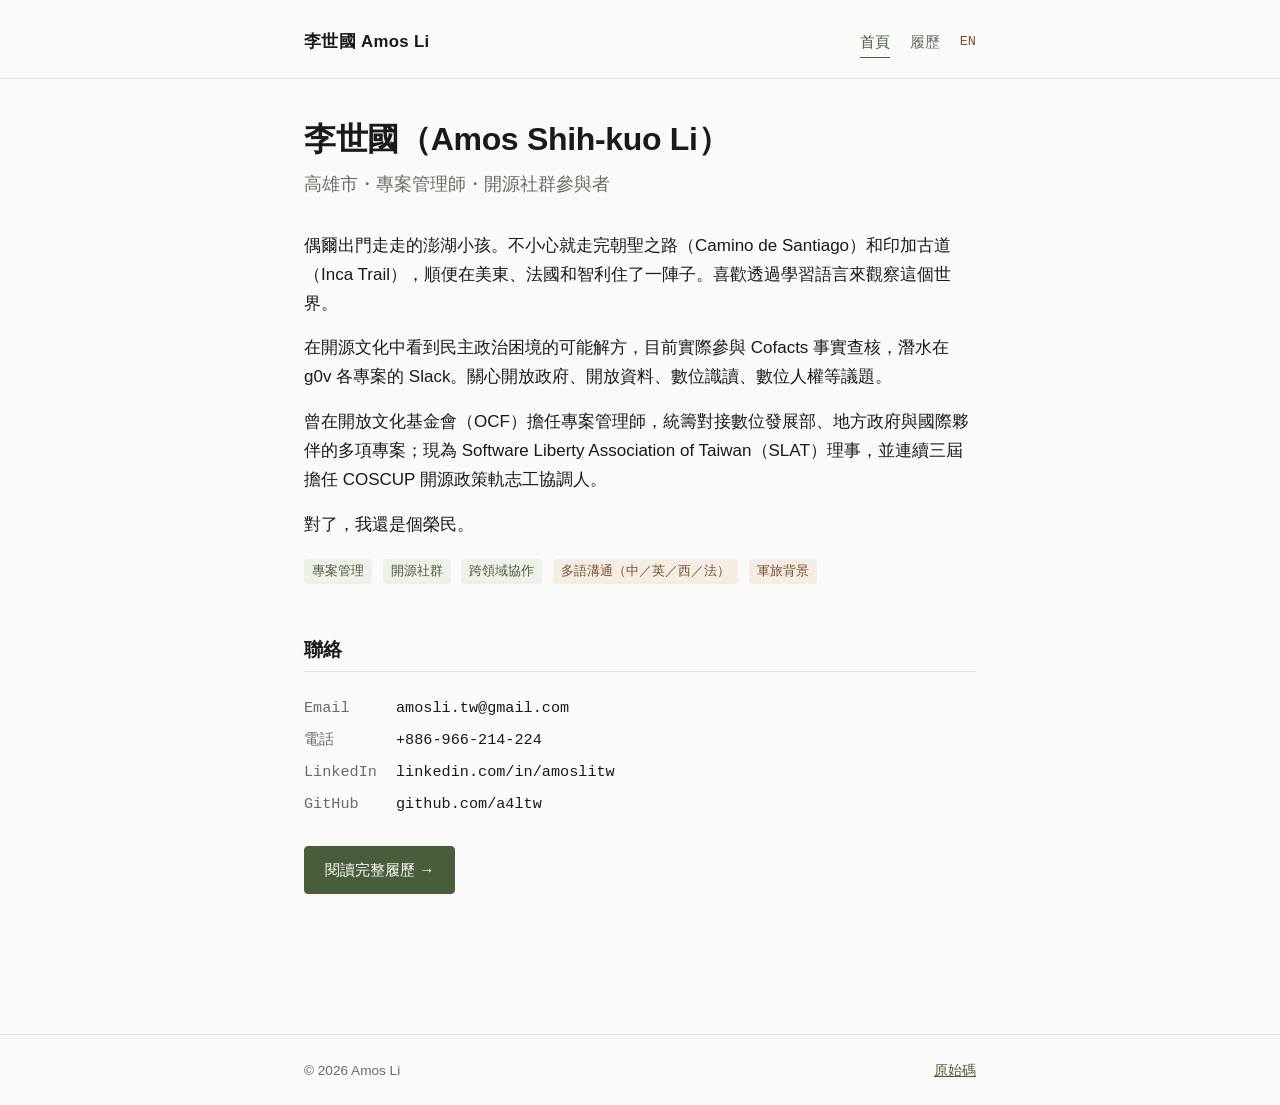
==== index.html @ ed519d6b "建立個人品牌網站首版：首頁、履歷頁（中英雙語）與 PDF 下載" ====
<!doctype html>
<html lang="zh-Hant-TW">
<head>
<meta charset="UTF-8">
<meta name="viewport" content="width=device-width, initial-scale=1">
<title>李世國 Amos Li</title>
<meta name="description" content="李世國（Amos Shih-kuo Li）— 專案管理、跨領域協作、開源社群參與者。個人網站與完整履歷。">
<link rel="stylesheet" href="/assets/css/style.css">
<link rel="canonical" href="https://amosli.tw/">
<link rel="alternate" hreflang="en" href="https://amosli.tw/en/">
</head>
<body>
<a class="skip-link" href="#main">跳到主要內容</a>

<header class="site">
  <div class="wrap">
    <a class="brand" href="/">李世國 Amos Li</a>
    <nav class="site-nav">
      <a href="/" aria-current="page">首頁</a>
      <a href="/resume/">履歷</a>
      <a class="lang-switch" href="/en/">EN</a>
    </nav>
  </div>
</header>

<main id="main">
  <div class="wrap">
    <h1>李世國（Amos Shih-kuo Li）</h1>
    <p class="lede">高雄市・專案管理師・開源社群參與者</p>

    <p>偶爾出門走走的澎湖小孩。不小心就走完朝聖之路（Camino de Santiago）和印加古道（Inca Trail），順便在美東、法國和智利住了一陣子。喜歡透過學習語言來觀察這個世界。</p>

    <p>在開源文化中看到民主政治困境的可能解方，目前實際參與 Cofacts 事實查核，潛水在 g0v 各專案的 Slack。關心開放政府、開放資料、數位識讀、數位人權等議題。</p>

    <p>曾在開放文化基金會（OCF）擔任專案管理師，統籌對接數位發展部、地方政府與國際夥伴的多項專案；現為 Software Liberty Association of Taiwan（SLAT）理事，並連續三屆擔任 COSCUP 開源政策軌志工協調人。</p>

    <p>對了，我還是個榮民。</p>

    <div>
      <span class="tag">專案管理</span>
      <span class="tag">開源社群</span>
      <span class="tag">跨領域協作</span>
      <span class="tag brown">多語溝通（中／英／西／法）</span>
      <span class="tag brown">軍旅背景</span>
    </div>

    <h2>聯絡</h2>
    <ul class="contact-list">
      <li><span class="k">Email</span><a href="mailto:amosli.tw@gmail.com">amosli.tw@gmail.com</a></li>
      <li><span class="k">電話</span>+886-966-214-224</li>
      <li><span class="k">LinkedIn</span><a href="https://www.linkedin.com/in/amoslitw">linkedin.com/in/amoslitw</a></li>
      <li><span class="k">GitHub</span><a href="https://github.com/a4ltw">github.com/a4ltw</a></li>
    </ul>

    <p>
      <a class="btn primary" href="/resume/">閱讀完整履歷 →</a>
    </p>
  </div>
</main>

<footer class="site">
  <div class="wrap">
    <span>&copy; 2026 Amos Li</span>
    <span><a href="https://github.com/a4ltw/amosli.tw">原始碼</a></span>
  </div>
</footer>
</body>
</html>
---- assets/css/style.css ----
/* amosli.tw — 全站樣式 */

:root {
  --color-bg: #fafaf8;
  --color-fg: #1a1a18;
  --color-muted: #6b6b64;
  --color-border: #e2e0da;
  --color-card: #ffffff;
  --color-green: #4a5d3a;   /* military green */
  --color-green-dim: #eef1ea;
  --color-brown: #7a5230;   /* wolf brown */
  --color-brown-dim: #f4ede4;
  --max-width: 720px;
  --font-sans: -apple-system, BlinkMacSystemFont, "Segoe UI", "PingFang TC", "Noto Sans TC", "Microsoft JhengHei", Helvetica, Arial, sans-serif;
  --font-mono: ui-monospace, SFMono-Regular, "SF Mono", Menlo, Consolas, monospace;
}

:root[data-theme="dark"] {
  --color-bg: #171815;
  --color-fg: #ece9e2;
  --color-muted: #9a978d;
  --color-border: #33342e;
  --color-card: #1e1f1b;
  --color-green: #8ea575;
  --color-green-dim: #22271d;
  --color-brown: #c2946a;
  --color-brown-dim: #2a2119;
}

@media (prefers-color-scheme: dark) {
  :root:not([data-theme="light"]) {
    --color-bg: #171815;
    --color-fg: #ece9e2;
    --color-muted: #9a978d;
    --color-border: #33342e;
    --color-card: #1e1f1b;
    --color-green: #8ea575;
    --color-green-dim: #22271d;
    --color-brown: #c2946a;
    --color-brown-dim: #2a2119;
  }
}

* { box-sizing: border-box; }

html { color-scheme: light dark; }

body {
  margin: 0;
  background: var(--color-bg);
  color: var(--color-fg);
  font-family: var(--font-sans);
  font-size: 17px;
  line-height: 1.7;
  -webkit-font-smoothing: antialiased;
}

.skip-link {
  position: absolute;
  left: -9999px;
  top: 0;
  background: var(--color-green);
  color: #fff;
  padding: 8px 16px;
  z-index: 100;
}
.skip-link:focus { left: 8px; top: 8px; }

.wrap {
  max-width: var(--max-width);
  margin: 0 auto;
  padding: 0 24px;
}

header.site {
  padding: 28px 0 0;
  border-bottom: 1px solid var(--color-border);
  margin-bottom: 40px;
}

header.site .wrap {
  display: flex;
  justify-content: space-between;
  align-items: baseline;
  flex-wrap: wrap;
  gap: 12px;
  padding-bottom: 20px;
}

.brand {
  font-weight: 700;
  font-size: 1.05rem;
  text-decoration: none;
  color: var(--color-fg);
  letter-spacing: 0.02em;
}

nav.site-nav {
  display: flex;
  gap: 20px;
  align-items: center;
  font-size: 0.95rem;
}

nav.site-nav a {
  color: var(--color-muted);
  text-decoration: none;
  border-bottom: 1px solid transparent;
  padding-bottom: 2px;
}

nav.site-nav a:hover,
nav.site-nav a[aria-current="page"] {
  color: var(--color-green);
  border-bottom-color: var(--color-green);
}

nav.site-nav .lang-switch {
  color: var(--color-brown);
  font-family: var(--font-mono);
  font-size: 0.85rem;
}

main { padding-bottom: 80px; }

h1, h2, h3 {
  font-weight: 700;
  line-height: 1.3;
  letter-spacing: -0.01em;
}

h1 { font-size: 2rem; margin: 0 0 8px; }
h2 {
  font-size: 1.2rem;
  margin: 48px 0 4px;
  padding-bottom: 8px;
  border-bottom: 1px solid var(--color-border);
}
h3 { font-size: 1.05rem; margin: 24px 0 2px; }

p { margin: 0 0 16px; }

.lede {
  font-size: 1.15rem;
  color: var(--color-muted);
  margin-bottom: 32px;
}

a { color: var(--color-green); }
a:hover { color: var(--color-brown); }

.tag {
  display: inline-block;
  font-size: 0.8rem;
  font-family: var(--font-mono);
  color: var(--color-green);
  background: var(--color-green-dim);
  border-radius: 4px;
  padding: 2px 8px;
  margin: 0 6px 6px 0;
}

.tag.brown {
  color: var(--color-brown);
  background: var(--color-brown-dim);
}

.contact-list {
  list-style: none;
  padding: 0;
  margin: 24px 0;
  display: flex;
  flex-direction: column;
  gap: 6px;
  font-family: var(--font-mono);
  font-size: 0.95rem;
}
.contact-list a { color: var(--color-fg); text-decoration: none; }
.contact-list a:hover { color: var(--color-green); }
.contact-list .k { color: var(--color-muted); display: inline-block; width: 92px; }

.btn {
  display: inline-block;
  border: 1px solid var(--color-fg);
  color: var(--color-fg);
  text-decoration: none;
  padding: 10px 20px;
  border-radius: 4px;
  font-size: 0.95rem;
  margin: 4px 12px 4px 0;
}
.btn:hover { background: var(--color-fg); color: var(--color-bg); }
.btn.primary { background: var(--color-green); border-color: var(--color-green); color: #fff; }
.btn.primary:hover { background: var(--color-brown); border-color: var(--color-brown); color: #fff; }

.entry { margin-bottom: 28px; }
.entry-head {
  display: flex;
  justify-content: space-between;
  flex-wrap: wrap;
  gap: 4px 16px;
  align-items: baseline;
}
.entry-role { font-weight: 700; }
.entry-org { color: var(--color-muted); }
.entry-time {
  font-family: var(--font-mono);
  font-size: 0.85rem;
  color: var(--color-muted);
  white-space: nowrap;
}
.entry ul { margin: 8px 0 0; padding-left: 20px; }
.entry li { margin-bottom: 4px; }

table.info {
  width: 100%;
  border-collapse: collapse;
  margin: 16px 0;
  font-size: 0.95rem;
}
table.info th, table.info td {
  text-align: left;
  padding: 6px 10px 6px 0;
  border-bottom: 1px solid var(--color-border);
}
table.info th { color: var(--color-muted); font-weight: 600; width: 30%; }

footer.site {
  border-top: 1px solid var(--color-border);
  margin-top: 40px;
  padding: 24px 0;
  color: var(--color-muted);
  font-size: 0.85rem;
}
footer.site .wrap {
  display: flex;
  justify-content: space-between;
  flex-wrap: wrap;
  gap: 8px;
}

.section-note {
  font-style: italic;
  color: var(--color-muted);
  font-size: 0.9rem;
  margin: -4px 0 16px;
}

@media print {
  header.site .site-nav, footer.site, .no-print { display: none !important; }
  body { font-size: 12.5px; background: #fff; color: #000; }
  header.site { border: none; margin-bottom: 20px; padding-top: 0; }
  h2 { border-bottom-color: #ccc; }
  a { color: #000 !important; text-decoration: none; }
  .wrap { max-width: 100%; padding: 0; }
}

@media (max-width: 480px) {
  h1 { font-size: 1.6rem; }
  body { font-size: 16px; }
}
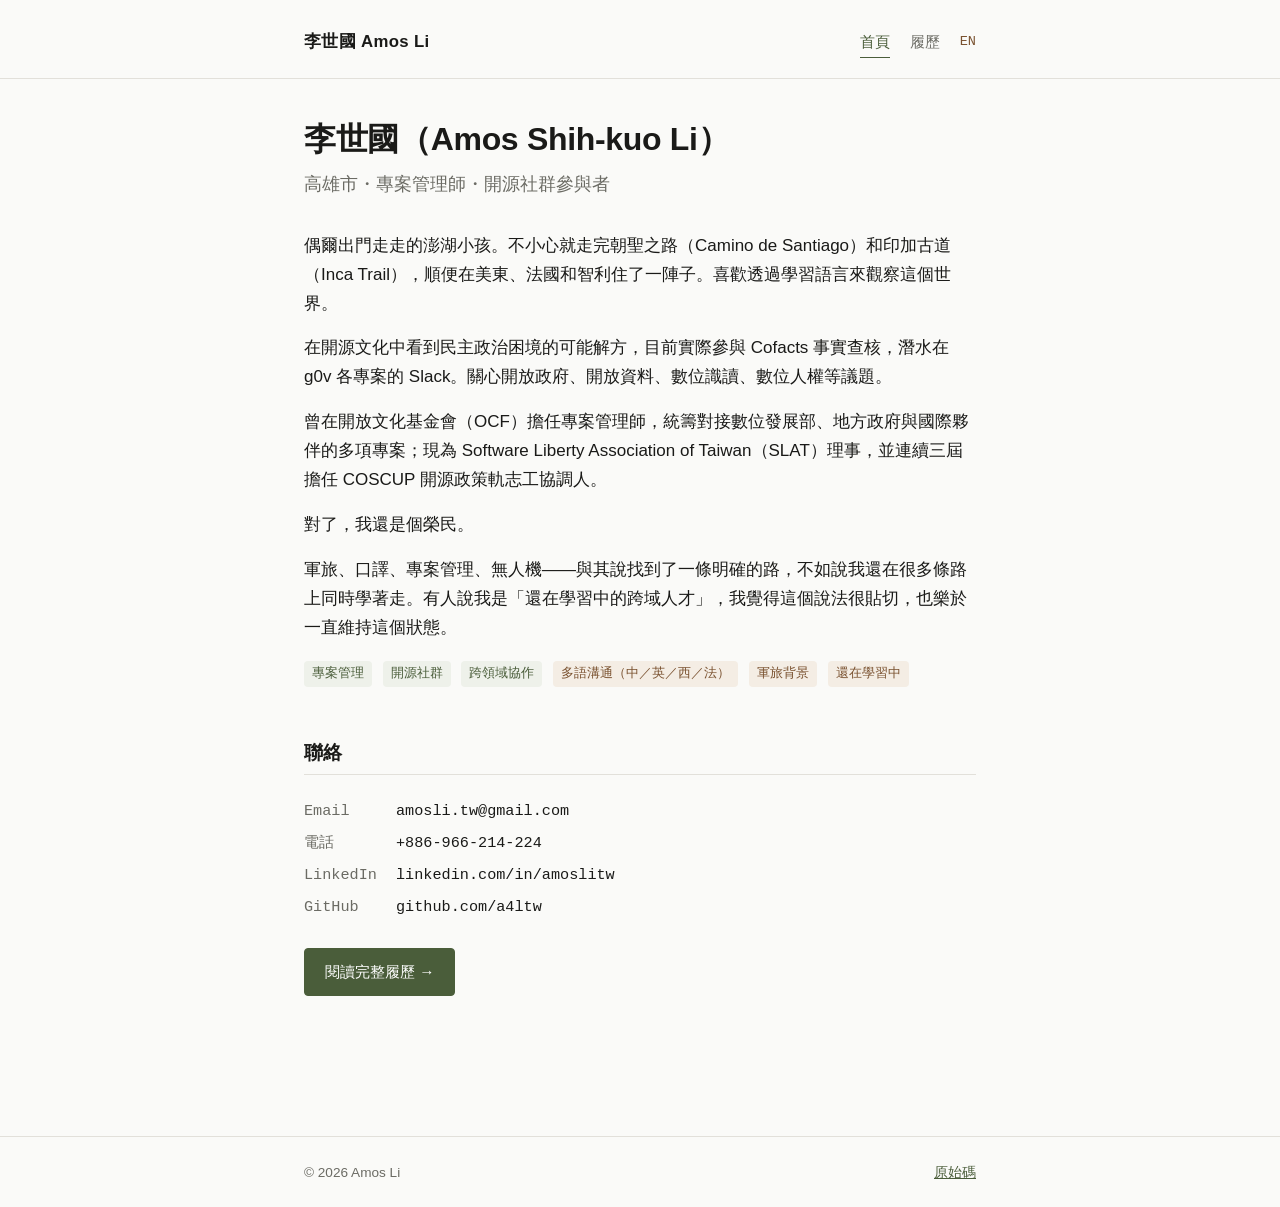
==== commit c3b5a926: "首頁加入「還在學習中的跨域人才」定位敘述" ====
--- a/index.html
+++ b/index.html
@@ -36,12 +36,15 @@
 
     <p>對了，我還是個榮民。</p>
 
+    <p>軍旅、口譯、專案管理、無人機——與其說找到了一條明確的路，不如說我還在很多條路上同時學著走。有人說我是「還在學習中的跨域人才」，我覺得這個說法很貼切，也樂於一直維持這個狀態。</p>
+
     <div>
       <span class="tag">專案管理</span>
       <span class="tag">開源社群</span>
       <span class="tag">跨領域協作</span>
       <span class="tag brown">多語溝通（中／英／西／法）</span>
       <span class="tag brown">軍旅背景</span>
+      <span class="tag brown">還在學習中</span>
     </div>
 
     <h2>聯絡</h2>
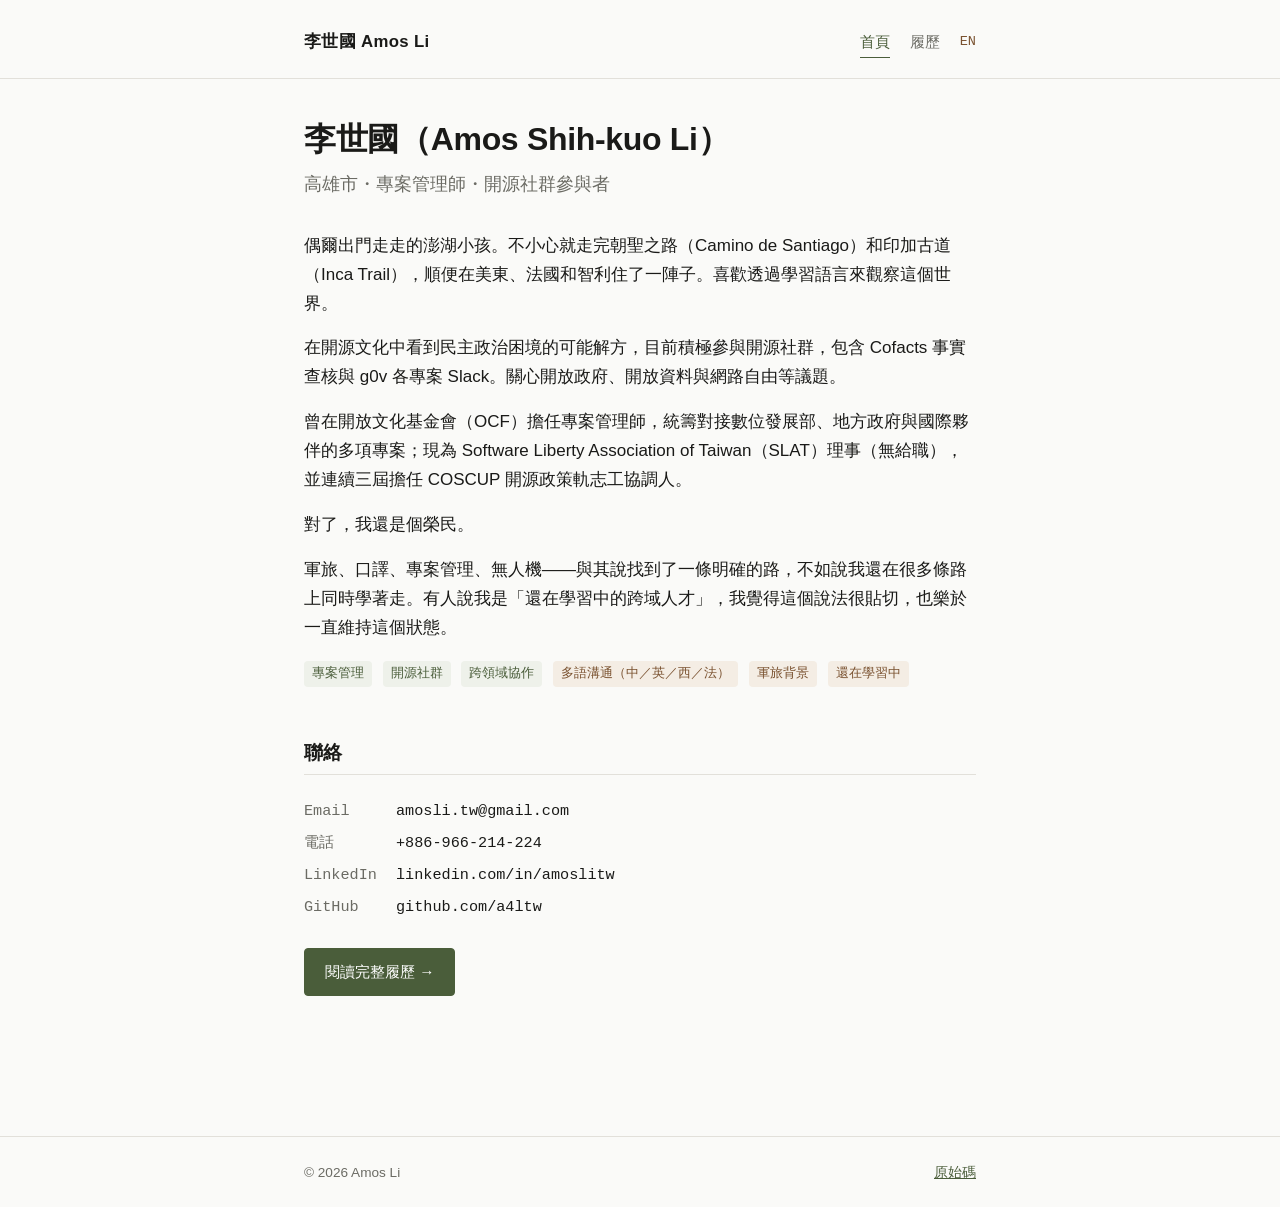
==== commit 783596a9: "調整履歷細節：關注議題改為網路自由、標註理事為無給職、簡化前職與社群參與敘述" ====
--- a/index.html
+++ b/index.html
@@ -30,9 +30,9 @@
 
     <p>偶爾出門走走的澎湖小孩。不小心就走完朝聖之路（Camino de Santiago）和印加古道（Inca Trail），順便在美東、法國和智利住了一陣子。喜歡透過學習語言來觀察這個世界。</p>
 
-    <p>在開源文化中看到民主政治困境的可能解方，目前實際參與 Cofacts 事實查核，潛水在 g0v 各專案的 Slack。關心開放政府、開放資料、數位識讀、數位人權等議題。</p>
+    <p>在開源文化中看到民主政治困境的可能解方，目前積極參與開源社群，包含 Cofacts 事實查核與 g0v 各專案 Slack。關心開放政府、開放資料與網路自由等議題。</p>
 
-    <p>曾在開放文化基金會（OCF）擔任專案管理師，統籌對接數位發展部、地方政府與國際夥伴的多項專案；現為 Software Liberty Association of Taiwan（SLAT）理事，並連續三屆擔任 COSCUP 開源政策軌志工協調人。</p>
+    <p>曾在開放文化基金會（OCF）擔任專案管理師，統籌對接數位發展部、地方政府與國際夥伴的多項專案；現為 Software Liberty Association of Taiwan（SLAT）理事（無給職），並連續三屆擔任 COSCUP 開源政策軌志工協調人。</p>
 
     <p>對了，我還是個榮民。</p>
 
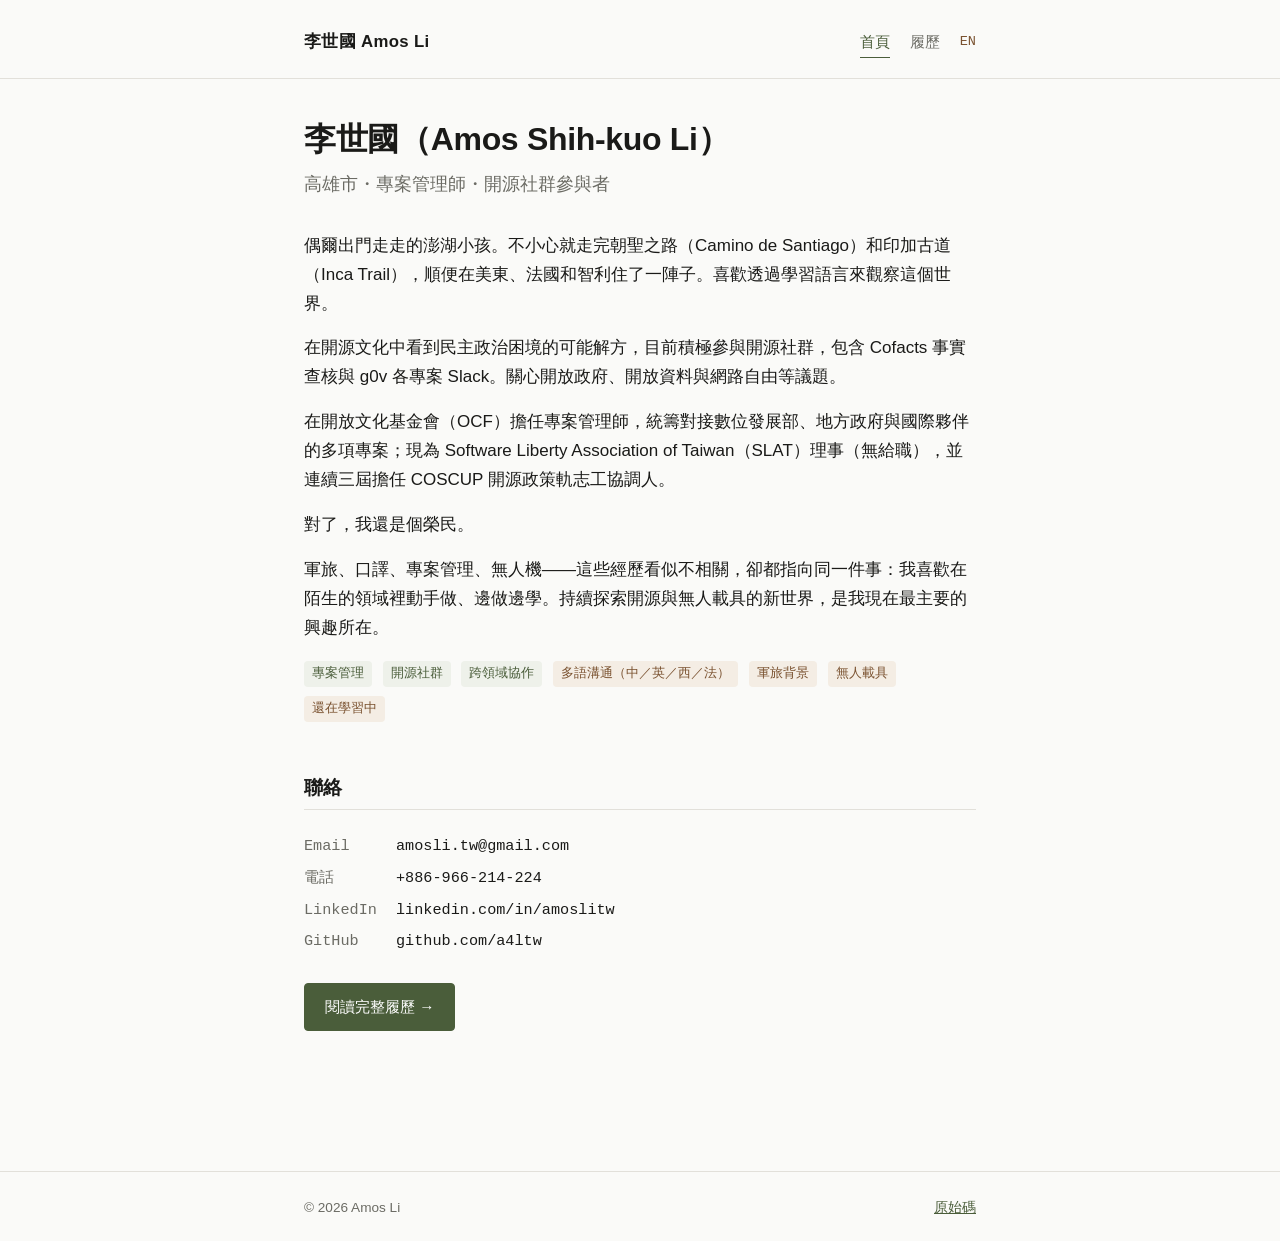
==== commit 52c9adb4: "調整履歷內容：工作經歷重新排序、無給職參與獨立成區、役歷用詞更新，移除 PDF 下載功能 Co-Authored-By: Claude Sonnet 5 <noreply@anthropic.com>" ====
--- a/index.html
+++ b/index.html
@@ -32,11 +32,11 @@
 
     <p>在開源文化中看到民主政治困境的可能解方，目前積極參與開源社群，包含 Cofacts 事實查核與 g0v 各專案 Slack。關心開放政府、開放資料與網路自由等議題。</p>
 
-    <p>曾在開放文化基金會（OCF）擔任專案管理師，統籌對接數位發展部、地方政府與國際夥伴的多項專案；現為 Software Liberty Association of Taiwan（SLAT）理事（無給職），並連續三屆擔任 COSCUP 開源政策軌志工協調人。</p>
+    <p>在開放文化基金會（OCF）擔任專案管理師，統籌對接數位發展部、地方政府與國際夥伴的多項專案；現為 Software Liberty Association of Taiwan（SLAT）理事（無給職），並連續三屆擔任 COSCUP 開源政策軌志工協調人。</p>
 
     <p>對了，我還是個榮民。</p>
 
-    <p>軍旅、口譯、專案管理、無人機——與其說找到了一條明確的路，不如說我還在很多條路上同時學著走。有人說我是「還在學習中的跨域人才」，我覺得這個說法很貼切，也樂於一直維持這個狀態。</p>
+    <p>軍旅、口譯、專案管理、無人機——這些經歷看似不相關，卻都指向同一件事：我喜歡在陌生的領域裡動手做、邊做邊學。持續探索開源與無人載具的新世界，是我現在最主要的興趣所在。</p>
 
     <div>
       <span class="tag">專案管理</span>
@@ -44,6 +44,7 @@
       <span class="tag">跨領域協作</span>
       <span class="tag brown">多語溝通（中／英／西／法）</span>
       <span class="tag brown">軍旅背景</span>
+      <span class="tag brown">無人載具</span>
       <span class="tag brown">還在學習中</span>
     </div>
 
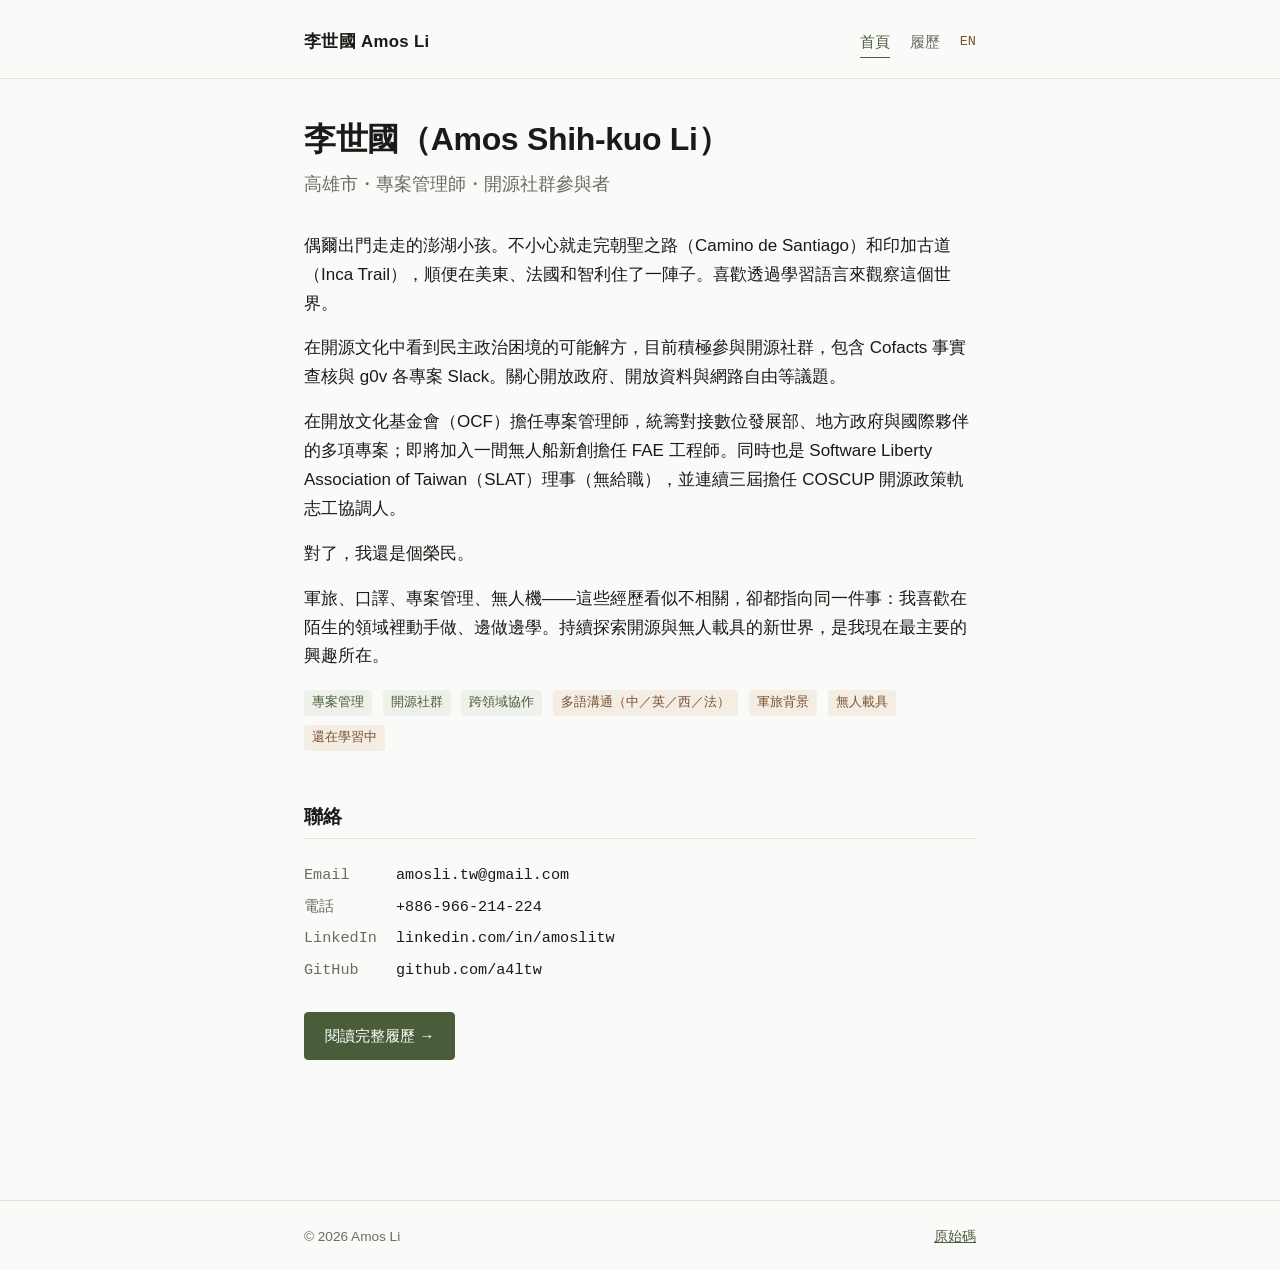
==== commit 569f01e7: "首頁自介同步加入 FAE 新創工作，與履歷頁保持一致 Co-Authored-By: Claude Sonnet 5 <noreply@anthropic.com>" ====
--- a/index.html
+++ b/index.html
@@ -32,7 +32,7 @@
 
     <p>在開源文化中看到民主政治困境的可能解方，目前積極參與開源社群，包含 Cofacts 事實查核與 g0v 各專案 Slack。關心開放政府、開放資料與網路自由等議題。</p>
 
-    <p>在開放文化基金會（OCF）擔任專案管理師，統籌對接數位發展部、地方政府與國際夥伴的多項專案；現為 Software Liberty Association of Taiwan（SLAT）理事（無給職），並連續三屆擔任 COSCUP 開源政策軌志工協調人。</p>
+    <p>在開放文化基金會（OCF）擔任專案管理師，統籌對接數位發展部、地方政府與國際夥伴的多項專案；即將加入一間無人船新創擔任 FAE 工程師。同時也是 Software Liberty Association of Taiwan（SLAT）理事（無給職），並連續三屆擔任 COSCUP 開源政策軌志工協調人。</p>
 
     <p>對了，我還是個榮民。</p>
 
